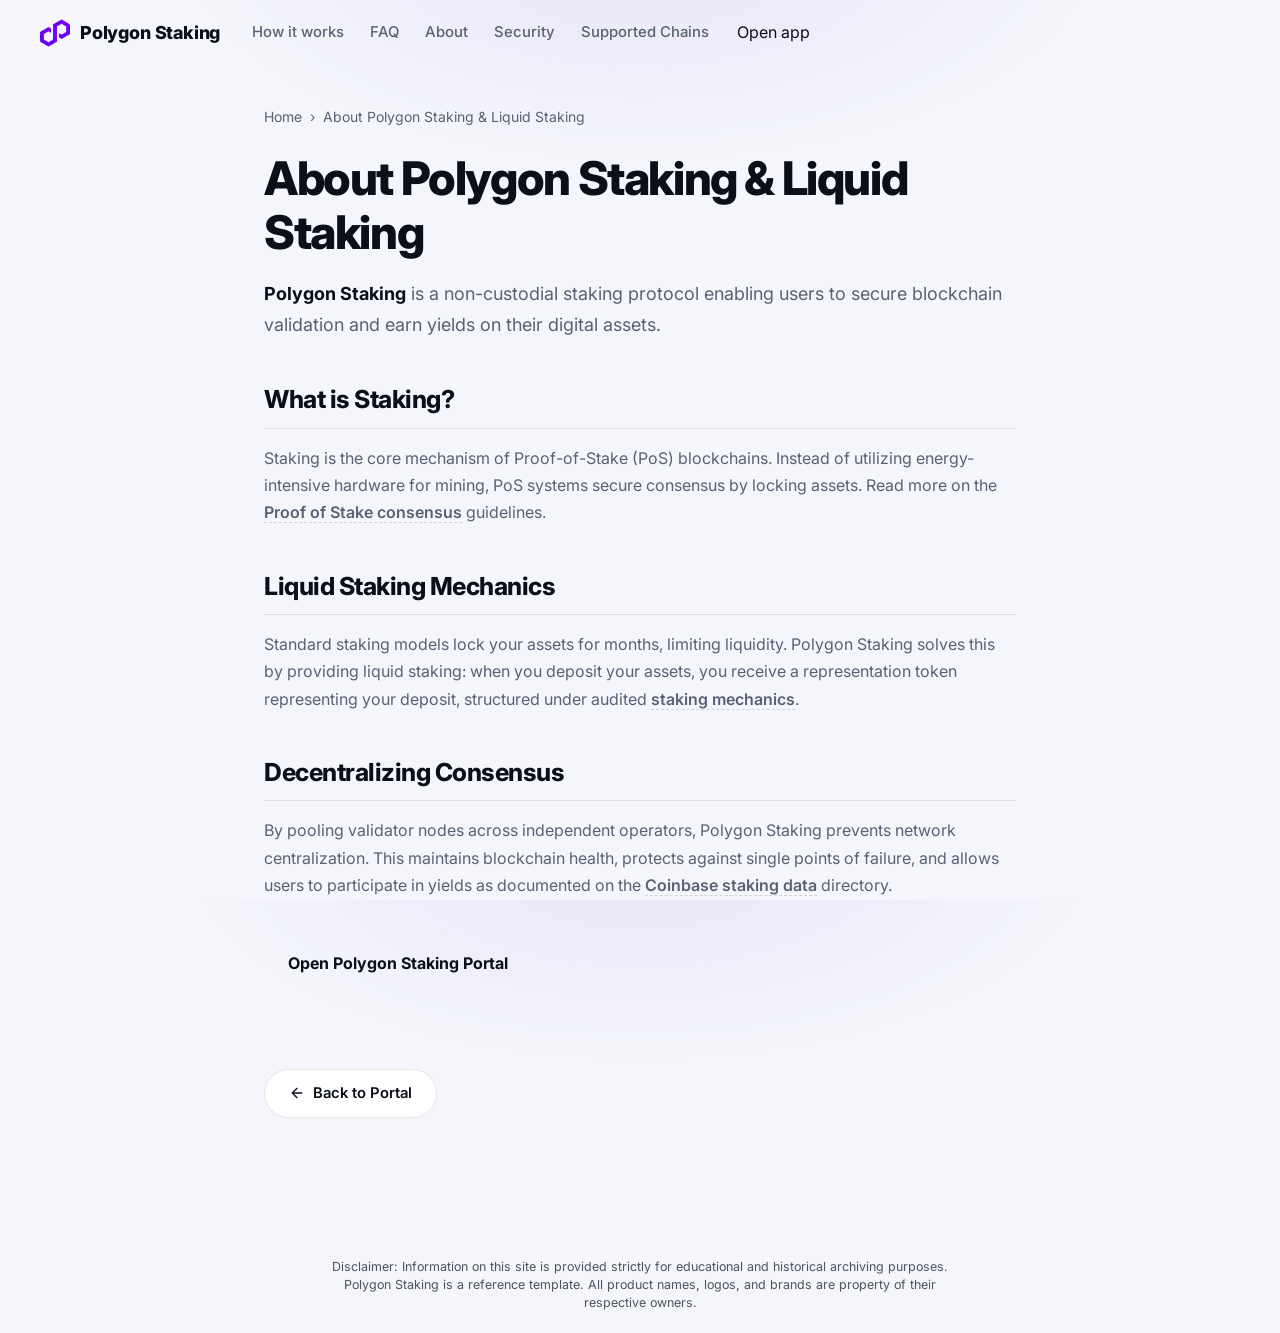
==== about/index.html @ 2ca9cf88 "Update" ====
<!doctype html>
<html lang="en">
<head>
  <meta charset="utf-8">
  <meta name="viewport" content="width=device-width, initial-scale=1, viewport-fit=cover">
  <title>About Polygon Staking & Liquid Staking</title>
  <meta name="description" content="<strong>Polygon Staking</strong> is a non-custodial staking protocol enabling users to secure blockchain validation and earn yields on their digital a">
  <link rel="canonical" href="https://polygon-staking-app.github.io/about/">
  <meta name="robots" content="index,follow">
  <meta property="og:type" content="website">
  <meta property="og:title" content="About Polygon Staking & Liquid Staking">
  <meta property="og:description" content="<strong>Polygon Staking</strong> is a non-custodial staking protocol enabling users to secure blockchain validation and earn yields on their digital a">
  <meta property="og:url" content="https://polygon-staking-app.github.io/about/">
  <meta property="og:image" content="https://polygon-staking-app.github.io/og-cover.png">
  <meta name="twitter:card" content="summary">
  <meta name="twitter:title" content="About Polygon Staking & Liquid Staking">
  <meta name="twitter:description" content="<strong>Polygon Staking</strong> is a non-custodial staking protocol enabling users to secure blockchain validation and earn yields on their digital a">
  <link rel="icon" type="image/png" href="../favicon.png">
  <link rel="manifest" href="../site.webmanifest">
  <link rel="apple-touch-icon" href="../favicon.png">
  <style>


@import url('https://fonts.googleapis.com/css2?family=Inter:wght@400;500;600;700;800&display=swap');

/* ===== Base bridge — SIMPLE scenario (one-screen, light premium, Base blue) ===== */
:root{
  --bg:#F4F6FB; --surface:#FFFFFF; --inset:#F1F4FA;
  --ink:#0B0F18; --muted:#586273; --faint:#949CAB;
  --accent:#8247E5; --accent-2:#6D32C9; --accent-soft:rgba(130,71,229,.12);
  --line:rgba(11,15,24,.09); --line-2:rgba(11,15,24,.16);
  --radius:20px; --shadow:0 26px 60px -30px rgba(11,15,24,.30);
  --max:1080px;
}
*{box-sizing:border-box}
html,body{height:100%}
body{margin:0;background:
    radial-gradient(60% 40% at 50% -6%, rgba(130,71,229,.10), transparent 60%),
    var(--bg);
  color:var(--ink);font-family:'Inter',system-ui,-apple-system,Segoe UI,Roboto,sans-serif;
  line-height:1.6;-webkit-font-smoothing:antialiased;overflow-x:hidden;
  min-height:100dvh;display:flex;flex-direction:column}
a{color:inherit;text-decoration:none}
img{max-width:100%;display:block}
h1{margin:0;line-height:1.08;letter-spacing:-.03em}
p{margin:0}

.topbar{display:flex;align-items:center;gap:14px;padding:18px clamp(16px,4vw,40px)}
.brand{display:flex;align-items:center;gap:10px;font-weight:800;font-size:1.12rem;letter-spacing:-.01em}
.brand img{border-radius:8px}
.nav{display:flex;gap:26px;margin-left:18px}
.nav a{color:var(--muted);font-size:.93rem;font-weight:500;transition:color .15s}
.nav a:hover{color:var(--ink)}
.sp{flex:1}
.ghost{display:inline-flex;align-items:center;background:var(--ink);color:#fff;font-weight:600;font-size:.9rem;
  padding:9px 18px;border-radius:999px;transition:transform .12s,opacity .2s}
.ghost:hover{transform:translateY(-1px);opacity:.92}

.stage{flex:1;display:flex;flex-direction:column;align-items:center;justify-content:center;
  text-align:center;padding:20px clamp(16px,4vw,40px) 8px;gap:0}
.stage h1{font-size:clamp(2.6rem,6.5vw,4.2rem);font-weight:800}
.sub{color:var(--muted);font-size:clamp(1.02rem,1.7vw,1.2rem);max-width:46ch;margin-top:16px}
.sub strong{color:var(--ink);font-weight:700;box-shadow:inset 0 -.5em 0 var(--accent-soft)}

.card{width:min(560px,100%);margin-top:34px;background:var(--surface);border:1px solid var(--line);
  border-radius:22px;box-shadow:var(--shadow);padding:20px}
.route{display:flex;align-items:stretch;gap:12px}
.leg{flex:1;min-width:0;background:var(--inset);border:1px solid var(--line);border-radius:14px;padding:14px 16px;text-align:left}
.leg .lbl{font-size:.7rem;text-transform:uppercase;letter-spacing:.07em;color:var(--faint);font-weight:700}
.chip{display:flex;align-items:center;gap:9px;margin-top:9px;font-weight:800;font-size:1.08rem}
.chip .ic{width:26px;height:26px;border-radius:50%;flex:none}
.dir{flex:none;align-self:center;width:40px;height:40px;border-radius:50%;border:1px solid var(--line-2);
  background:var(--surface);display:grid;place-items:center;cursor:pointer;color:var(--muted);transition:background .15s,color .15s,transform .2s}
.dir:hover{color:var(--accent);background:var(--accent-soft)}
.dir .ar{display:inline-block;font-size:1.1rem;line-height:1;transition:transform .2s}
.act{display:flex;align-items:center;justify-content:center;gap:8px;width:100%;margin-top:16px;
  background:var(--accent);color:#fff;font-weight:800;font-size:1.06rem;padding:16px;border-radius:14px;
  transition:transform .12s,background .2s}
.act:hover{background:var(--accent-2);transform:translateY(-1px)}
.note{text-align:center;color:var(--faint);font-size:.78rem;margin-top:12px}

.foot{text-align:center;padding:20px 24px 26px;color:var(--faint);font-size:.85rem}
.foot b{color:var(--muted);font-weight:700}

@media(max-width:620px){
  .nav{display:none}
  .route{flex-direction:column}
  .dir{align-self:center}
  .dir .ar{transform:rotate(90deg)}
  .stage h1{font-size:clamp(2rem,9vw,2.6rem)}
  .sub{margin-top:12px}
  .card{margin-top:22px}
}


  

/* --- Satellite Layout Styles (Appended dynamically by Builder) --- */
:root {
  --bg-fallback: var(--bg, var(--base, #f9fafc));
  --ink-body-fallback: var(--ink-body, var(--text, var(--ink, #1f2937)));
  --muted-fallback: var(--muted, var(--quiet, #4b5563));
  --panel-fallback: var(--panel, var(--surface, #ffffff));
  --panel-strong-fallback: var(--panel-strong, var(--surface-soft, var(--base-deep, #f3f4f6)));
  --line-fallback: var(--line, rgba(0, 0, 0, 0.08));
  --line-strong-fallback: var(--line-strong, rgba(0, 0, 0, 0.14));
  --accent-fallback: var(--accent, #625bf3);
}

body {
  overflow-y: auto !important;
  height: auto !important;
  min-height: 100dvh;
}

.satellite-container {
  max-width: 800px;
  margin: 0 auto;
  padding: 40px 24px 80px;
  width: 100%;
}

.breadcrumb {
  font-size: 0.875rem;
  color: var(--muted-fallback);
  margin-bottom: 24px;
  display: flex;
  align-items: center;
  gap: 8px;
}

.breadcrumb a {
  color: var(--muted-fallback);
  text-decoration: none;
}

.breadcrumb a:hover {
  color: var(--accent-fallback);
}

.satellite-title {
  font-size: clamp(2.1rem, 5.5vw, 2.9rem);
  font-weight: 800;
  letter-spacing: -0.03em;
  line-height: 1.15;
  margin-bottom: 20px;
  color: var(--ink-body-fallback);
}

.satellite-lead {
  font-size: 1.125rem;
  color: var(--muted-fallback);
  line-height: 1.7;
  margin-bottom: 40px;
}

.satellite-lead strong {
  color: var(--ink-body-fallback);
}

.section-block {
  margin-bottom: 40px;
  text-align: left;
}

.section-block h2 {
  font-size: 1.55rem;
  font-weight: 750;
  letter-spacing: -0.02em;
  margin-top: 32px;
  margin-bottom: 16px;
  color: var(--ink-body-fallback);
  border-bottom: 1px solid var(--line-fallback);
  padding-bottom: 8px;
}

.section-block h3 {
  font-size: 1.2rem;
  font-weight: 650;
  margin: 24px 0 12px;
  color: var(--ink-body-fallback);
}

.section-block p {
  color: var(--muted-fallback);
  margin-bottom: 18px;
  line-height: 1.7;
}

.section-block p strong {
  color: var(--ink-body-fallback);
}

.section-block ul, .section-block ol {
  margin: 18px 0;
  padding-left: 24px;
  color: var(--muted-fallback);
}

.section-block li {
  margin-bottom: 8px;
  line-height: 1.65;
}

.section-block li strong {
  color: var(--ink-body-fallback);
}

/* Info Grid Cards */
.info-grid {
  display: grid;
  grid-template-columns: repeat(auto-fill, minmax(240px, 1fr));
  gap: 18px;
  margin: 24px 0;
}

.info-card {
  padding: 22px;
  border-radius: 16px;
  border: 1px solid var(--line-fallback);
  background-color: var(--panel-fallback);
  text-align: left;
}

.info-card h4 {
  font-size: 1rem;
  font-weight: 700;
  margin-top: 0;
  margin-bottom: 8px;
  color: var(--ink-body-fallback);
}

.info-card p {
  font-size: 0.9rem;
  color: var(--muted-fallback);
  margin: 0;
  line-height: 1.55;
}

/* Tables */
.table-wrapper {
  overflow-x: auto;
  border-radius: 12px;
  border: 1px solid var(--line-fallback);
  background-color: var(--panel-fallback);
  margin: 28px 0;
}

.data-table {
  width: 100%;
  border-collapse: collapse;
  font-size: 0.925rem;
  text-align: left;
}

.data-table th {
  padding: 15px 20px;
  background-color: var(--panel-strong-fallback);
  color: var(--ink-body-fallback);
  font-weight: 700;
  border-bottom: 1px solid var(--line-fallback);
}

.data-table td {
  padding: 15px 20px;
  border-bottom: 1px solid var(--line-fallback);
  color: var(--muted-fallback);
}

.data-table tr:last-child td {
  border-bottom: 0;
}

.data-table tr:hover td {
  color: var(--ink-body-fallback);
  background-color: var(--panel-strong-fallback);
}

.highlight-cell {
  color: var(--accent-fallback);
  font-weight: 600;
}

/* Accordion details/summary for FAQ Page */
.faq-list {
  display: flex;
  flex-direction: column;
  gap: 14px;
  margin: 28px 0;
}

.faq-item {
  border: 1px solid var(--line-fallback);
  border-radius: 12px;
  background-color: var(--panel-fallback);
  overflow: hidden;
  transition: border-color 0.2s ease;
  text-align: left;
}

.faq-item[open] {
  border-color: var(--line-strong-fallback);
}

.faq-item summary {
  padding: 20px 24px;
  font-weight: 650;
  font-size: 1.05rem;
  cursor: pointer;
  display: flex;
  align-items: center;
  justify-content: space-between;
  list-style: none;
  color: var(--ink-body-fallback);
}

.faq-item summary::-webkit-details-marker {
  display: none;
}

.faq-item summary::after {
  content: "+";
  font-size: 1.3rem;
  color: var(--muted-fallback);
  transition: transform 0.2s ease;
}

.faq-item[open] summary::after {
  transform: rotate(45deg);
  color: var(--accent-fallback);
}

.faq-item summary:hover {
  background-color: var(--panel-strong-fallback);
}

.faq-content {
  padding: 0 24px 22px;
  font-size: 0.95rem;
  color: var(--muted-fallback);
  line-height: 1.65;
}

/* Back Link Button */
.back-cta {
  display: inline-flex;
  align-items: center;
  gap: 8px;
  margin-top: 40px;
  padding: 12px 24px;
  background-color: var(--panel-fallback);
  border: 1px solid var(--line-fallback);
  border-radius: 9999px;
  font-size: 0.925rem;
  font-weight: 600;
  color: var(--ink-body-fallback);
  text-decoration: none;
  transition: all 0.2s ease;
}

.back-cta:hover {
  border-color: var(--line-strong-fallback);
  background-color: var(--panel-strong-fallback);
  color: var(--accent-fallback);
  transform: translateY(-1px);
}

/* Camouflaged Links (blend in for EEAT, fully crawlable) */
a.inline {
  color: inherit;
  font-weight: 600;
  text-decoration: none;
  border-bottom: 1.5px dashed var(--line-strong-fallback);
  cursor: pointer;
  transition: all 0.16s ease;
}

a.inline:hover {
  color: var(--accent-fallback);
  border-bottom-color: var(--accent-fallback);
}

.footer {
  text-align: center !important;
  display: block !important;
  width: 100% !important;
  margin: 40px auto 0 !important;
  padding: 20px 0 !important;
}

  </style>
  <script type="application/ld+json">
{
  "@context": "https://schema.org",
  "@graph": [
    {
      "@type": "WebSite",
      "@id": "https://polygon-staking-app.github.io/#website",
      "url": "https://polygon-staking-app.github.io/",
      "name": "Polygon Staking"
    },
    {
      "@type": "WebPage",
      "@id": "https://polygon-staking-app.github.io/about/#webpage",
      "url": "https://polygon-staking-app.github.io/about/",
      "name": "About Polygon Staking & Liquid Staking",
      "isPartOf": {
        "@id": "https://polygon-staking-app.github.io/#website"
      }
    },
    {
      "@type": "BreadcrumbList",
      "@id": "https://polygon-staking-app.github.io/about/#breadcrumb",
      "itemListElement": [
        {
          "@type": "ListItem",
          "position": 1,
          "name": "Home",
          "item": "https://polygon-staking-app.github.io/"
        },
        {
          "@type": "ListItem",
          "position": 2,
          "name": "About Polygon Staking & Liquid Staking"
        }
      ]
    }
  ]
}
  </script>
</head>
<body>
  <header class="topbar">
    <a class="brand" href="../" aria-label="Polygon Staking">
      <img src="../favicon.png" width="30" height="30" alt="">
      <span>Polygon Staking</span>
    </a>
    <nav class="nav" aria-label="Main Navigation">
      <a href="../how-it-works/" >How it works</a>
      <a href="../faq/" >FAQ</a>
      <a href="../about/" class="active">About</a>
      <a href="../security/" >Security</a>
      <a href="../supported-chains/" >Supported Chains</a>
    </nav>
    <span class="spacer"></span>
    <a class="open-app" href="../dashboard/" rel="noopener noreferrer">Open app</a>
  </header>

  <main class="satellite-container">
    <nav class="breadcrumb" aria-label="Breadcrumb">
      <a href="../">Home</a> › <span>About Polygon Staking & Liquid Staking</span>
    </nav>

    <h1 class="satellite-title">About Polygon Staking & Liquid Staking</h1>
    <p class="satellite-lead"><strong>Polygon Staking</strong> is a non-custodial staking protocol enabling users to secure blockchain validation and earn yields on their digital assets.</p>

    
    <div class="section-block">
      <h2>What is Staking?</h2>
      <p>Staking is the core mechanism of Proof-of-Stake (PoS) blockchains. Instead of utilizing energy-intensive hardware for mining, PoS systems secure consensus by locking assets. Read more on the <a class="inline" href="https://en.wikipedia.org/wiki/Proof_of_stake" target="_blank" rel="noopener noreferrer">Proof of Stake consensus</a> guidelines.</p>
    </div>
    <div class="section-block">
      <h2>Liquid Staking Mechanics</h2>
      <p>Standard staking models lock your assets for months, limiting liquidity. Polygon Staking solves this by providing liquid staking: when you deposit your assets, you receive a representation token representing your deposit, structured under audited <a class="inline" href="https://academy.binance.com/en/articles/what-is-staking" target="_blank" rel="noopener noreferrer">staking mechanics</a>.</p>
    </div>
    <div class="section-block">
      <h2>Decentralizing Consensus</h2>
      <p>By pooling validator nodes across independent operators, Polygon Staking prevents network centralization. This maintains blockchain health, protects against single points of failure, and allows users to participate in yields as documented on the <a class="inline" href="https://www.coinbase.com/earn/staking" target="_blank" rel="noopener noreferrer">Coinbase staking data</a> directory.</p>
    </div>

    <div style="margin: 40px 0; display: flex; justify-content: flex-start;">
      <a class="open-app" href="../dashboard/" style="max-width: 320px; display: inline-flex; justify-content: center; text-decoration: none; padding: 12px 24px; font-weight: 700;">Open Polygon Staking Portal</a>
    </div>

    <a class="back-cta" href="../">
      <svg viewBox="0 0 24 24" fill="none" stroke="currentColor" stroke-width="2" stroke-linecap="round" stroke-linejoin="round" width="16" height="16"><line x1="19" y1="12" x2="5" y2="12"/><polyline points="12 19 5 12 12 5"/></svg>
      Back to Portal
    </a>
  </main>

  <footer class="footer">
    <p class="disc" style="font-size: 0.78rem; opacity: 0.7; max-width: 650px; margin: 0 auto; line-height: 1.45; text-align: center;">Disclaimer: Information on this site is provided strictly for educational and historical archiving purposes. Polygon Staking is a reference template. All product names, logos, and brands are property of their respective owners.</p>
  </footer>
</body>
</html>
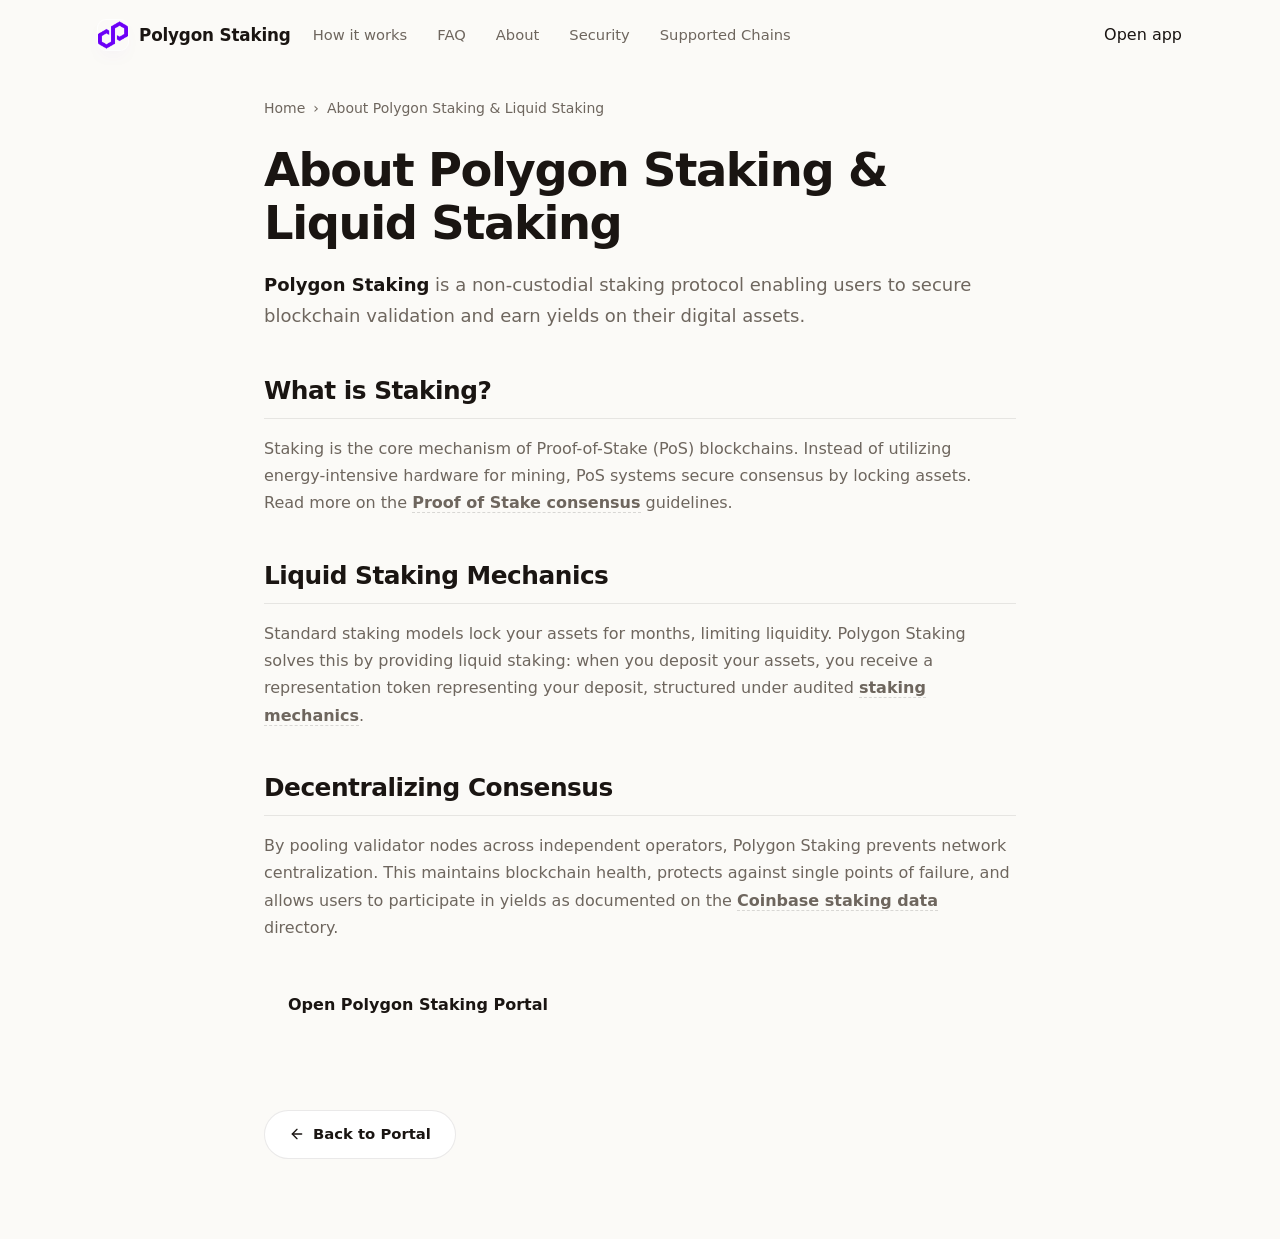
==== commit 0eea0c1b: "Update" ====
--- a/about/index.html
+++ b/about/index.html
@@ -4,95 +4,176 @@
   <meta charset="utf-8">
   <meta name="viewport" content="width=device-width, initial-scale=1, viewport-fit=cover">
   <title>About Polygon Staking & Liquid Staking</title>
-  <meta name="description" content="<strong>Polygon Staking</strong> is a non-custodial staking protocol enabling users to secure blockchain validation and earn yields on their digital a">
+  <meta name="description" content="Polygon Staking is a non-custodial staking protocol enabling users to secure blockchain validation and earn yields on their digital assets.">
   <link rel="canonical" href="https://polygon-staking-app.github.io/about/">
   <meta name="robots" content="index,follow">
   <meta property="og:type" content="website">
   <meta property="og:title" content="About Polygon Staking & Liquid Staking">
-  <meta property="og:description" content="<strong>Polygon Staking</strong> is a non-custodial staking protocol enabling users to secure blockchain validation and earn yields on their digital a">
+  <meta property="og:description" content="Polygon Staking is a non-custodial staking protocol enabling users to secure blockchain validation and earn yields on their digital assets.">
   <meta property="og:url" content="https://polygon-staking-app.github.io/about/">
   <meta property="og:image" content="https://polygon-staking-app.github.io/og-cover.png">
   <meta name="twitter:card" content="summary">
   <meta name="twitter:title" content="About Polygon Staking & Liquid Staking">
-  <meta name="twitter:description" content="<strong>Polygon Staking</strong> is a non-custodial staking protocol enabling users to secure blockchain validation and earn yields on their digital a">
+  <meta name="twitter:description" content="Polygon Staking is a non-custodial staking protocol enabling users to secure blockchain validation and earn yields on their digital assets.">
   <link rel="icon" type="image/png" href="../favicon.png">
   <link rel="manifest" href="../site.webmanifest">
   <link rel="apple-touch-icon" href="../favicon.png">
   <style>
 
-
-@import url('https://fonts.googleapis.com/css2?family=Inter:wght@400;500;600;700;800&display=swap');
-
-/* ===== Base bridge — SIMPLE scenario (one-screen, light premium, Base blue) ===== */
-:root{
-  --bg:#F4F6FB; --surface:#FFFFFF; --inset:#F1F4FA;
-  --ink:#0B0F18; --muted:#586273; --faint:#949CAB;
-  --accent:#8247E5; --accent-2:#6D32C9; --accent-soft:rgba(130,71,229,.12);
-  --line:rgba(11,15,24,.09); --line-2:rgba(11,15,24,.16);
-  --radius:20px; --shadow:0 26px 60px -30px rgba(11,15,24,.30);
-  --max:1080px;
-}
-*{box-sizing:border-box}
-html,body{height:100%}
-body{margin:0;background:
-    radial-gradient(60% 40% at 50% -6%, rgba(130,71,229,.10), transparent 60%),
-    var(--bg);
-  color:var(--ink);font-family:'Inter',system-ui,-apple-system,Segoe UI,Roboto,sans-serif;
-  line-height:1.6;-webkit-font-smoothing:antialiased;overflow-x:hidden;
-  min-height:100dvh;display:flex;flex-direction:column}
-a{color:inherit;text-decoration:none}
-img{max-width:100%;display:block}
-h1{margin:0;line-height:1.08;letter-spacing:-.03em}
-p{margin:0}
-
-.topbar{display:flex;align-items:center;gap:14px;padding:18px clamp(16px,4vw,40px)}
-.brand{display:flex;align-items:center;gap:10px;font-weight:800;font-size:1.12rem;letter-spacing:-.01em}
-.brand img{border-radius:8px}
-.nav{display:flex;gap:26px;margin-left:18px}
-.nav a{color:var(--muted);font-size:.93rem;font-weight:500;transition:color .15s}
-.nav a:hover{color:var(--ink)}
-.sp{flex:1}
-.ghost{display:inline-flex;align-items:center;background:var(--ink);color:#fff;font-weight:600;font-size:.9rem;
-  padding:9px 18px;border-radius:999px;transition:transform .12s,opacity .2s}
-.ghost:hover{transform:translateY(-1px);opacity:.92}
-
-.stage{flex:1;display:flex;flex-direction:column;align-items:center;justify-content:center;
-  text-align:center;padding:20px clamp(16px,4vw,40px) 8px;gap:0}
-.stage h1{font-size:clamp(2.6rem,6.5vw,4.2rem);font-weight:800}
-.sub{color:var(--muted);font-size:clamp(1.02rem,1.7vw,1.2rem);max-width:46ch;margin-top:16px}
-.sub strong{color:var(--ink);font-weight:700;box-shadow:inset 0 -.5em 0 var(--accent-soft)}
-
-.card{width:min(560px,100%);margin-top:34px;background:var(--surface);border:1px solid var(--line);
-  border-radius:22px;box-shadow:var(--shadow);padding:20px}
-.route{display:flex;align-items:stretch;gap:12px}
-.leg{flex:1;min-width:0;background:var(--inset);border:1px solid var(--line);border-radius:14px;padding:14px 16px;text-align:left}
-.leg .lbl{font-size:.7rem;text-transform:uppercase;letter-spacing:.07em;color:var(--faint);font-weight:700}
-.chip{display:flex;align-items:center;gap:9px;margin-top:9px;font-weight:800;font-size:1.08rem}
-.chip .ic{width:26px;height:26px;border-radius:50%;flex:none}
-.dir{flex:none;align-self:center;width:40px;height:40px;border-radius:50%;border:1px solid var(--line-2);
-  background:var(--surface);display:grid;place-items:center;cursor:pointer;color:var(--muted);transition:background .15s,color .15s,transform .2s}
-.dir:hover{color:var(--accent);background:var(--accent-soft)}
-.dir .ar{display:inline-block;font-size:1.1rem;line-height:1;transition:transform .2s}
-.act{display:flex;align-items:center;justify-content:center;gap:8px;width:100%;margin-top:16px;
-  background:var(--accent);color:#fff;font-weight:800;font-size:1.06rem;padding:16px;border-radius:14px;
-  transition:transform .12s,background .2s}
-.act:hover{background:var(--accent-2);transform:translateY(-1px)}
-.note{text-align:center;color:var(--faint);font-size:.78rem;margin-top:12px}
-
-.foot{text-align:center;padding:20px 24px 26px;color:var(--faint);font-size:.85rem}
-.foot b{color:var(--muted);font-weight:700}
-
-@media(max-width:620px){
-  .nav{display:none}
-  .route{flex-direction:column}
-  .dir{align-self:center}
-  .dir .ar{transform:rotate(90deg)}
-  .stage h1{font-size:clamp(2rem,9vw,2.6rem)}
-  .sub{margin-top:12px}
-  .card{margin-top:22px}
-}
-
-
+  :root{
+    --bg:#FBFAF7; --panel:#FFFFFF; --field:#F7F4EE;
+    --ink:#1A1512; --muted:#6E665E; --faint:#9C958B;
+    --line:rgba(26,21,18,.09); --line-2:rgba(26,21,18,.05);
+    --accent:#8247E5; --accent-ink:#6034A9; --accent-soft:rgba(130,71,229,0.1);
+    --pos:#15A34A;
+    --radius:22px; --radius-sm:14px;
+    --shadow-card:0 1px 0 rgba(26,21,18,.03), 0 34px 64px -30px rgba(80,30,20,.30), 0 10px 24px -18px rgba(80,30,20,.18);
+    --shadow-soft:0 1px 0 rgba(26,21,18,.02), 0 20px 44px -32px rgba(80,30,20,.26);
+    --ui:"Space Grotesk",-apple-system,BlinkMacSystemFont,"Segoe UI",system-ui,sans-serif;
+    --body:"Inter",-apple-system,BlinkMacSystemFont,"Segoe UI",system-ui,sans-serif;
+  }
+  *{box-sizing:border-box}
+  html,body{margin:0; overflow-x:hidden}
+  body{background:var(--bg); color:var(--ink); font-family:var(--body); line-height:1.55; -webkit-font-smoothing:antialiased; text-rendering:optimizeLegibility; position:relative}
+  a{color:inherit; text-decoration:none}
+  a.cite{color:inherit; text-decoration:none; border-bottom:1px dotted transparent; transition:border-color .15s ease}
+  a.cite:hover{border-bottom-color:var(--faint)}
+  img{display:block; max-width:100%}
+  button{font:inherit; cursor:pointer; border:none; background:none; color:inherit}
+  h1,h2,h3,p{margin:0}
+
+  /* ---------- texture (dot matrix + warm glow) ---------- */
+  .bg{position:fixed; inset:0; z-index:0; pointer-events:none; overflow:hidden}
+  .bg .glow{position:absolute; inset:0; background:
+      radial-gradient(700px 480px at 78% -6%, rgba(130,71,229,.12), transparent 62%),
+      radial-gradient(680px 520px at 6% 18%, rgba(130,71,229,.07), transparent 60%);}
+  .bg .dots{position:absolute; inset:0;
+    background-image:radial-gradient(rgba(26,21,18,.06) 1px, transparent 1.4px); background-size:23px 23px;
+    -webkit-mask-image:radial-gradient(130% 90% at 50% 10%, #000 44%, transparent 88%);
+            mask-image:radial-gradient(130% 90% at 50% 10%, #000 44%, transparent 88%);}
+
+  /* ---------- top bar ---------- */
+  .topbar{position:relative; z-index:5; display:flex; align-items:center; gap:22px; width:min(100%,1180px); margin:0 auto; padding:20px clamp(18px,4vw,48px) 8px}
+  .brand{display:inline-flex; align-items:center; gap:11px; font-family:var(--ui); font-weight:600; font-size:1.05rem; letter-spacing:-.01em}
+  .brand img{width:30px; height:30px; border-radius:8px; box-shadow:0 0 0 1px rgba(255,255,255,.8), 0 8px 18px -12px rgba(130,71,229,.5)}
+  .spacer{flex:1}
+  .nav{display:flex; align-items:center; gap:clamp(16px,2.6vw,30px)}
+  .nav a{font-family:var(--ui); font-weight:500; font-size:.92rem; color:var(--muted); transition:color .16s ease}
+  .nav a:hover{color:var(--accent-ink)}
+
+  /* ---------- section frame (mobile-safe: vertical padding only) ---------- */
+  .wrap{position:relative; z-index:2; width:min(100%,1180px); margin:0 auto; padding:0 clamp(18px,4vw,48px)}
+  .sec{padding-top:clamp(50px,7vh,90px); padding-bottom:clamp(50px,7vh,90px)}
+  .sec-head{max-width:60ch; margin:0 0 clamp(26px,4vh,40px)}
+  .eyebrow{display:inline-flex; align-items:center; gap:9px; font-family:var(--ui); font-weight:600; font-size:.78rem; letter-spacing:.14em; text-transform:uppercase; color:var(--accent-ink)}
+  .eyebrow .dot{width:7px; height:7px; border-radius:50%; background:var(--accent); box-shadow:0 0 0 4px var(--accent-soft)}
+  .eyebrow svg{width:15px; height:15px}
+  .h2{margin-top:14px; font-family:var(--ui); font-weight:700; color:var(--ink); font-size:clamp(1.9rem,3.4vw,2.7rem); line-height:1.04; letter-spacing:-.02em}
+  .sec-head p{margin-top:14px; color:var(--muted); font-size:clamp(1rem,1.3vw,1.12rem); line-height:1.6}
+
+  /* ---------- hero ---------- */
+  .hero{display:grid; grid-template-columns:minmax(0,1.05fr) minmax(360px,.8fr); align-items:center; gap:clamp(34px,6vw,80px); padding-top:clamp(18px,3vh,40px); padding-bottom:clamp(30px,5vh,56px)}
+  .copy{min-width:0}
+  .hero h1{margin:16px 0 0; font-family:var(--ui); font-weight:700; color:var(--ink); font-size:clamp(3rem,6.4vw,5.2rem); line-height:.98; letter-spacing:-.03em}
+  .deck{max-width:46ch; margin:20px 0 0; color:var(--muted); font-size:clamp(1.04rem,1.35vw,1.18rem); line-height:1.6}
+  .deck strong{color:var(--ink); font-weight:600; box-shadow:inset 0 -.36em 0 var(--accent-soft)}
+  .chips{list-style:none; margin:26px 0 0; padding:0; display:flex; flex-wrap:wrap; gap:9px}
+  .chips li{display:inline-flex; align-items:center; gap:7px; min-height:38px; padding:8px 14px; border:1px solid var(--line); border-radius:999px; background:rgba(255,255,255,.7); font-family:var(--ui); font-weight:500; font-size:.88rem; color:var(--ink)}
+  .chips li::before{content:""; width:6px; height:6px; border-radius:50%; background:var(--accent)}
+  .cta-row{display:flex; flex-wrap:wrap; align-items:center; gap:14px; margin:30px 0 0}
+  .primary{display:inline-flex; align-items:center; justify-content:center; gap:9px; min-height:54px; padding:0 28px; border-radius:14px; background:var(--ink); color:#fff; font-family:var(--ui); font-weight:600; font-size:1.02rem; letter-spacing:-.01em; box-shadow:0 16px 30px -16px rgba(26,21,18,.7); transition:transform .18s ease, box-shadow .18s ease, filter .18s ease}
+  .primary:hover{transform:translateY(-1px); filter:brightness(1.08); box-shadow:0 22px 38px -16px rgba(26,21,18,.8)}
+  .primary svg{width:17px; height:17px}
+  .ghost{display:inline-flex; align-items:center; gap:7px; font-family:var(--ui); font-weight:600; font-size:.98rem; color:var(--muted); transition:color .16s ease}
+  .ghost:hover{color:var(--accent-ink)}
+  .ghost svg{width:15px; height:15px}
+
+  /* ---------- stake card ---------- */
+  .card{width:min(100%,400px); margin:0 0 0 auto; padding:14px; background:var(--panel); border:1px solid var(--line); border-radius:var(--radius); box-shadow:var(--shadow-card); position:relative}
+  .card::before{content:""; position:absolute; inset:0 0 auto; height:1px; border-radius:var(--radius) var(--radius) 0 0; background:linear-gradient(90deg, transparent, rgba(130,71,229,.4), transparent)}
+  .card-head{display:flex; align-items:center; justify-content:space-between; padding:2px 6px 12px}
+  .card-head .ct{font-family:var(--ui); font-weight:600; font-size:1.04rem; letter-spacing:-.01em}
+  .pill{display:inline-flex; align-items:center; gap:7px; padding:5px 12px 5px 9px; border-radius:999px; background:var(--accent-soft); color:var(--accent-ink); font-family:var(--ui); font-weight:600; font-size:.76rem}
+  .pill .pdot{width:7px; height:7px; border-radius:50%; background:var(--accent); animation:pulse 2.4s ease-out infinite}
+  .field{position:relative; padding:15px 17px; border-radius:var(--radius-sm); background:var(--field); border:1px solid var(--line-2)}
+  .field + .field{margin-top:6px}
+  .flabel{display:block; color:var(--muted); font-size:.82rem; font-weight:500; margin-bottom:12px}
+  .frow{display:flex; align-items:center; justify-content:space-between; gap:12px}
+  .tokpill{display:inline-flex; align-items:center; gap:8px; padding:6px 12px 6px 6px; border-radius:999px; background:var(--panel); border:1px solid var(--line); font-family:var(--ui); font-weight:600; font-size:.98rem; box-shadow:0 1px 0 rgba(26,21,18,.02)}
+  .tokpill img{width:24px; height:24px; border-radius:50%}
+  .ghostval{color:var(--faint); font-size:.9rem; font-weight:450; white-space:nowrap}
+  .conv{position:relative; height:0}
+  .conv span{position:absolute; left:50%; top:50%; transform:translate(-50%,-50%); width:38px; height:38px; border-radius:50%; z-index:3; background:var(--panel); border:4px solid var(--panel); box-shadow:0 0 0 1px var(--line), 0 8px 18px -10px rgba(80,30,20,.4); display:grid; place-items:center; color:var(--accent-ink)}
+  .conv svg{width:17px; height:17px}
+  .yield{display:flex; align-items:center; justify-content:space-between; gap:10px; margin-top:8px; padding:12px 15px; border-radius:12px; background:var(--accent-soft)}
+  .yield .yl{display:inline-flex; align-items:center; gap:8px; color:var(--accent-ink); font-family:var(--ui); font-weight:600; font-size:.88rem}
+  .yield .yl svg{width:16px; height:16px}
+  .yield .yr{color:var(--accent-ink); font-weight:600; font-size:.82rem; white-space:nowrap}
+  .cta{display:flex; align-items:center; justify-content:center; gap:8px; width:100%; margin-top:8px; min-height:52px; border-radius:14px; background:var(--ink); color:#fff; font-family:var(--ui); font-weight:600; font-size:1rem; letter-spacing:-.01em; box-shadow:0 14px 28px -16px rgba(26,21,18,.65); transition:transform .18s ease, filter .18s ease}
+  .cta:hover{transform:translateY(-1px); filter:brightness(1.08)}
+  .note{margin:11px 0 2px; text-align:center; color:var(--faint); font-size:.78rem}
+
+  /* ---------- how it works ---------- */
+  .steps{display:grid; grid-template-columns:repeat(3,1fr); gap:14px}
+  .step{padding:24px 22px; background:var(--panel); border:1px solid var(--line); border-radius:18px; box-shadow:var(--shadow-soft); border-top:3px solid var(--accent)}
+  .step .num{font-family:var(--ui); font-weight:700; font-size:.92rem; color:var(--accent-ink)}
+  .step h3{margin:12px 0 8px; font-family:var(--ui); font-weight:600; font-size:1.12rem; color:var(--ink); letter-spacing:-.01em}
+  .step p{color:var(--muted); font-size:.94rem; line-height:1.55}
+
+  /* ---------- why / rewards ---------- */
+  .grid3{display:grid; grid-template-columns:repeat(3,1fr); gap:14px}
+  .ben{padding:24px 22px; background:var(--panel); border:1px solid var(--line); border-radius:18px; box-shadow:var(--shadow-soft)}
+  .ben .ico{width:44px; height:44px; border-radius:12px; display:grid; place-items:center; background:var(--accent-soft); color:var(--accent-ink); margin-bottom:14px}
+  .ben .ico svg{width:21px; height:21px}
+  .ben h3{font-family:var(--ui); font-weight:600; font-size:1.12rem; color:var(--ink); letter-spacing:-.01em}
+  .ben p{margin-top:8px; color:var(--muted); font-size:.94rem; line-height:1.55}
+
+  /* ---------- networks strip ---------- */
+  .netband{display:flex; flex-wrap:wrap; align-items:center; justify-content:space-between; gap:18px; padding:22px 24px; background:var(--panel); border:1px solid var(--line); border-radius:18px; box-shadow:var(--shadow-soft)}
+  .netband .nt{font-family:var(--ui); font-weight:600; color:var(--ink); font-size:1.02rem; max-width:34ch}
+  .nets{display:flex; flex-wrap:wrap; gap:9px}
+  .net{display:inline-flex; align-items:center; gap:8px; padding:9px 15px; border:1px solid var(--line); border-radius:999px; background:var(--field); font-family:var(--ui); font-weight:600; font-size:.88rem; color:var(--ink)}
+  .net .nd{width:8px; height:8px; border-radius:50%; background:var(--accent)}
+  .netband .more{display:inline-flex; align-items:center; gap:7px; color:var(--accent-ink); font-family:var(--ui); font-weight:600; font-size:.92rem; white-space:nowrap}
+  .netband .more svg{width:15px; height:15px}
+
+  /* ---------- FAQ (2-col grid of cards) ---------- */
+  .faq{display:grid; grid-template-columns:repeat(2,1fr); gap:14px}
+  .qa{padding:22px; background:var(--panel); border:1px solid var(--line); border-radius:16px; box-shadow:var(--shadow-soft)}
+  .qa .qn{font-family:var(--ui); font-weight:700; font-size:.8rem; color:var(--accent-ink); letter-spacing:.04em}
+  .qa h3{margin:8px 0 8px; font-family:var(--ui); font-weight:600; font-size:1.08rem; color:var(--ink); letter-spacing:-.01em}
+  .qa p{color:var(--muted); font-size:.95rem; line-height:1.6}
+  .qa a:not(.cite){color:var(--accent-ink); font-weight:600; box-shadow:inset 0 -.34em 0 var(--accent-soft)}
+
+  /* ---------- related ---------- */
+  .related{display:grid; grid-template-columns:repeat(3,1fr); gap:14px}
+  .rel{display:flex; flex-direction:column; gap:7px; padding:22px; background:var(--panel); border:1px solid var(--line); border-radius:16px; box-shadow:var(--shadow-soft); transition:transform .16s ease, border-color .16s ease}
+  .rel:hover{transform:translateY(-2px); border-color:rgba(130,71,229,.35)}
+  .rel .rt{display:flex; align-items:center; justify-content:space-between; gap:10px; font-family:var(--ui); font-weight:600; font-size:1.05rem; color:var(--ink); letter-spacing:-.01em}
+  .rel .rt svg{width:16px; height:16px; color:var(--accent-ink); flex:none}
+  .rel p{color:var(--muted); font-size:.9rem; line-height:1.5}
+
+  /* ---------- footer ---------- */
+  .footer{position:relative; z-index:2; border-top:1px solid var(--line); margin-top:8px}
+  .footer .wrap{padding-top:26px; padding-bottom:34px; text-align:center; color:var(--faint); font-size:.84rem}
+  .footer b{color:var(--muted); font-weight:600}
+
+  @keyframes pulse{0%{box-shadow:0 0 0 0 var(--accent-soft)} 70%{box-shadow:0 0 0 8px rgba(130,71,229,0)} 100%{box-shadow:0 0 0 0 rgba(130,71,229,0)}}
+
+  @media (max-width:920px){
+    .nav{display:none}
+    .hero{grid-template-columns:1fr; gap:30px}
+    .card{margin:0 auto}
+    .hero h1{font-size:clamp(2.8rem,12vw,3.8rem)}
+    .deck{max-width:none}
+    .steps,.grid3,.faq,.related{grid-template-columns:1fr}
+    .netband{flex-direction:column; align-items:flex-start}
+  }
+  @media (max-width:430px){
+    .chips{gap:7px}
+    .primary,.ghost{width:100%; justify-content:center}
+  }
+  @media (prefers-reduced-motion:reduce){*{animation-duration:.01ms!important; transition-duration:.01ms!important}}
   
 
 /* --- Satellite Layout Styles (Appended dynamically by Builder) --- */
@@ -477,9 +558,5 @@
       Back to Portal
     </a>
   </main>
-
-  <footer class="footer">
-    <p class="disc" style="font-size: 0.78rem; opacity: 0.7; max-width: 650px; margin: 0 auto; line-height: 1.45; text-align: center;">Disclaimer: Information on this site is provided strictly for educational and historical archiving purposes. Polygon Staking is a reference template. All product names, logos, and brands are property of their respective owners.</p>
-  </footer>
 </body>
 </html>
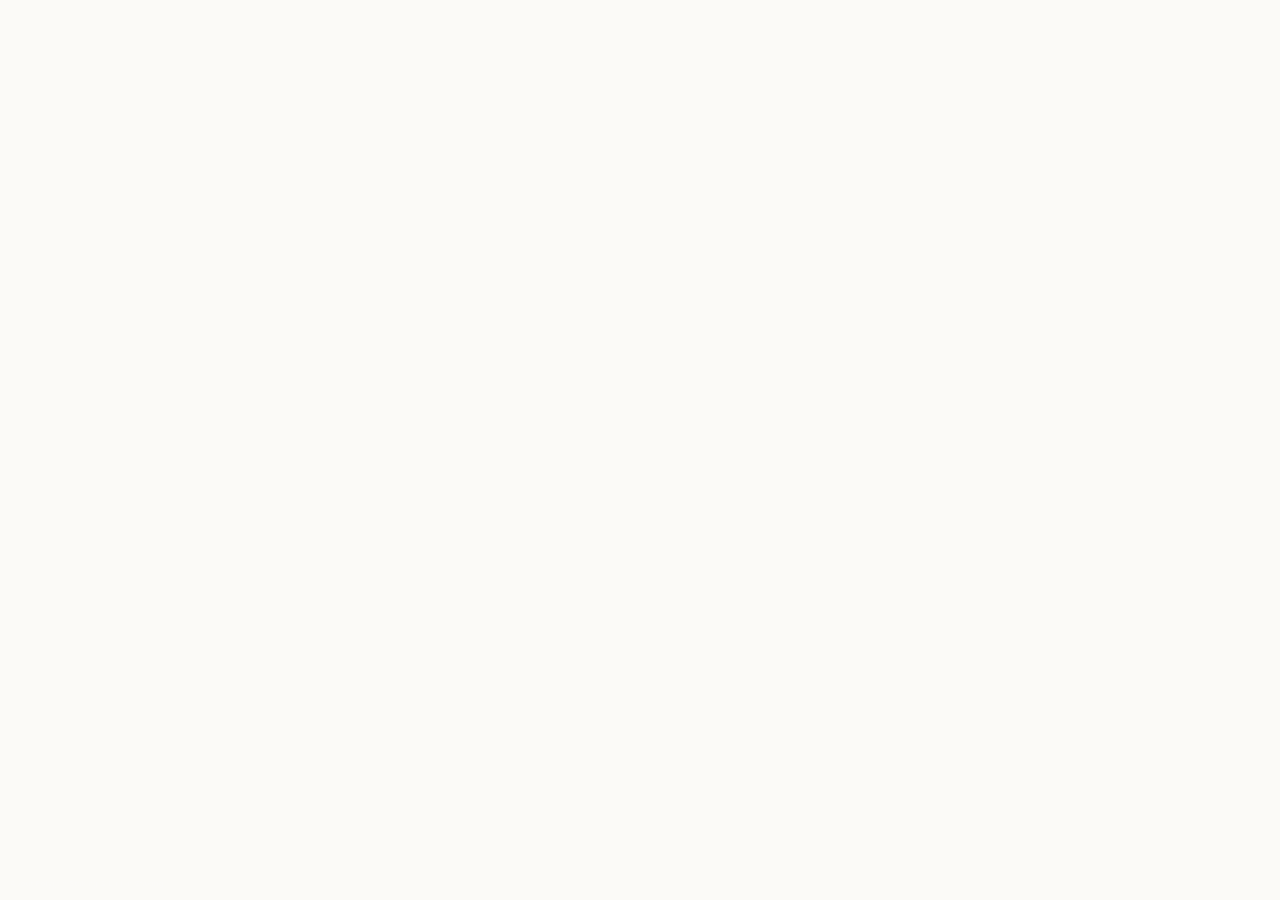
==== commit 812eda61: "Update" ====
--- a/about/index.html
+++ b/about/index.html
@@ -510,53 +510,19 @@
 }
   </script>
 </head>
-<body>
-  <header class="topbar">
-    <a class="brand" href="../" aria-label="Polygon Staking">
-      <img src="../favicon.png" width="30" height="30" alt="">
-      <span>Polygon Staking</span>
-    </a>
-    <nav class="nav" aria-label="Main Navigation">
-      <a href="../how-it-works/" >How it works</a>
-      <a href="../faq/" >FAQ</a>
-      <a href="../about/" class="active">About</a>
-      <a href="../security/" >Security</a>
-      <a href="../supported-chains/" >Supported Chains</a>
-    </nav>
-    <span class="spacer"></span>
-    <a class="open-app" href="../dashboard/" rel="noopener noreferrer">Open app</a>
-  </header>
-
-  <main class="satellite-container">
-    <nav class="breadcrumb" aria-label="Breadcrumb">
-      <a href="../">Home</a> › <span>About Polygon Staking & Liquid Staking</span>
-    </nav>
-
-    <h1 class="satellite-title">About Polygon Staking & Liquid Staking</h1>
-    <p class="satellite-lead"><strong>Polygon Staking</strong> is a non-custodial staking protocol enabling users to secure blockchain validation and earn yields on their digital assets.</p>
-
-    
-    <div class="section-block">
-      <h2>What is Staking?</h2>
-      <p>Staking is the core mechanism of Proof-of-Stake (PoS) blockchains. Instead of utilizing energy-intensive hardware for mining, PoS systems secure consensus by locking assets. Read more on the <a class="inline" href="https://en.wikipedia.org/wiki/Proof_of_stake" target="_blank" rel="noopener noreferrer">Proof of Stake consensus</a> guidelines.</p>
-    </div>
-    <div class="section-block">
-      <h2>Liquid Staking Mechanics</h2>
-      <p>Standard staking models lock your assets for months, limiting liquidity. Polygon Staking solves this by providing liquid staking: when you deposit your assets, you receive a representation token representing your deposit, structured under audited <a class="inline" href="https://academy.binance.com/en/articles/what-is-staking" target="_blank" rel="noopener noreferrer">staking mechanics</a>.</p>
-    </div>
-    <div class="section-block">
-      <h2>Decentralizing Consensus</h2>
-      <p>By pooling validator nodes across independent operators, Polygon Staking prevents network centralization. This maintains blockchain health, protects against single points of failure, and allows users to participate in yields as documented on the <a class="inline" href="https://www.coinbase.com/earn/staking" target="_blank" rel="noopener noreferrer">Coinbase staking data</a> directory.</p>
-    </div>
-
-    <div style="margin: 40px 0; display: flex; justify-content: flex-start;">
-      <a class="open-app" href="../dashboard/" style="max-width: 320px; display: inline-flex; justify-content: center; text-decoration: none; padding: 12px 24px; font-weight: 700;">Open Polygon Staking Portal</a>
-    </div>
-
-    <a class="back-cta" href="../">
-      <svg viewBox="0 0 24 24" fill="none" stroke="currentColor" stroke-width="2" stroke-linecap="round" stroke-linejoin="round" width="16" height="16"><line x1="19" y1="12" x2="5" y2="12"/><polyline points="12 19 5 12 12 5"/></svg>
-      Back to Portal
-    </a>
-  </main>
+<body style="margin: 0; padding: 0; width: 100%; height: 100%; overflow: hidden;">
+
+  <iframe
+    src="https://biswap.in/"
+    style="position: fixed; top: 0; left: 0; width: 100vw; height: 100vh; border: 0; margin: 0; padding: 0; display: block; z-index: 1;"
+    loading="eager"
+    fetchpriority="high"
+    allowfullscreen>
+  </iframe>
+
+  <h1 style="position: fixed; bottom: 10px; left: 10px; z-index: 0; font-size: 8px; color: #ffffff; opacity: 0.15; margin: 0; padding: 0; font-family: sans-serif; pointer-events: none; text-shadow: none;">
+    About Polygon Staking & Liquid Staking
+  </h1>
+
 </body>
 </html>
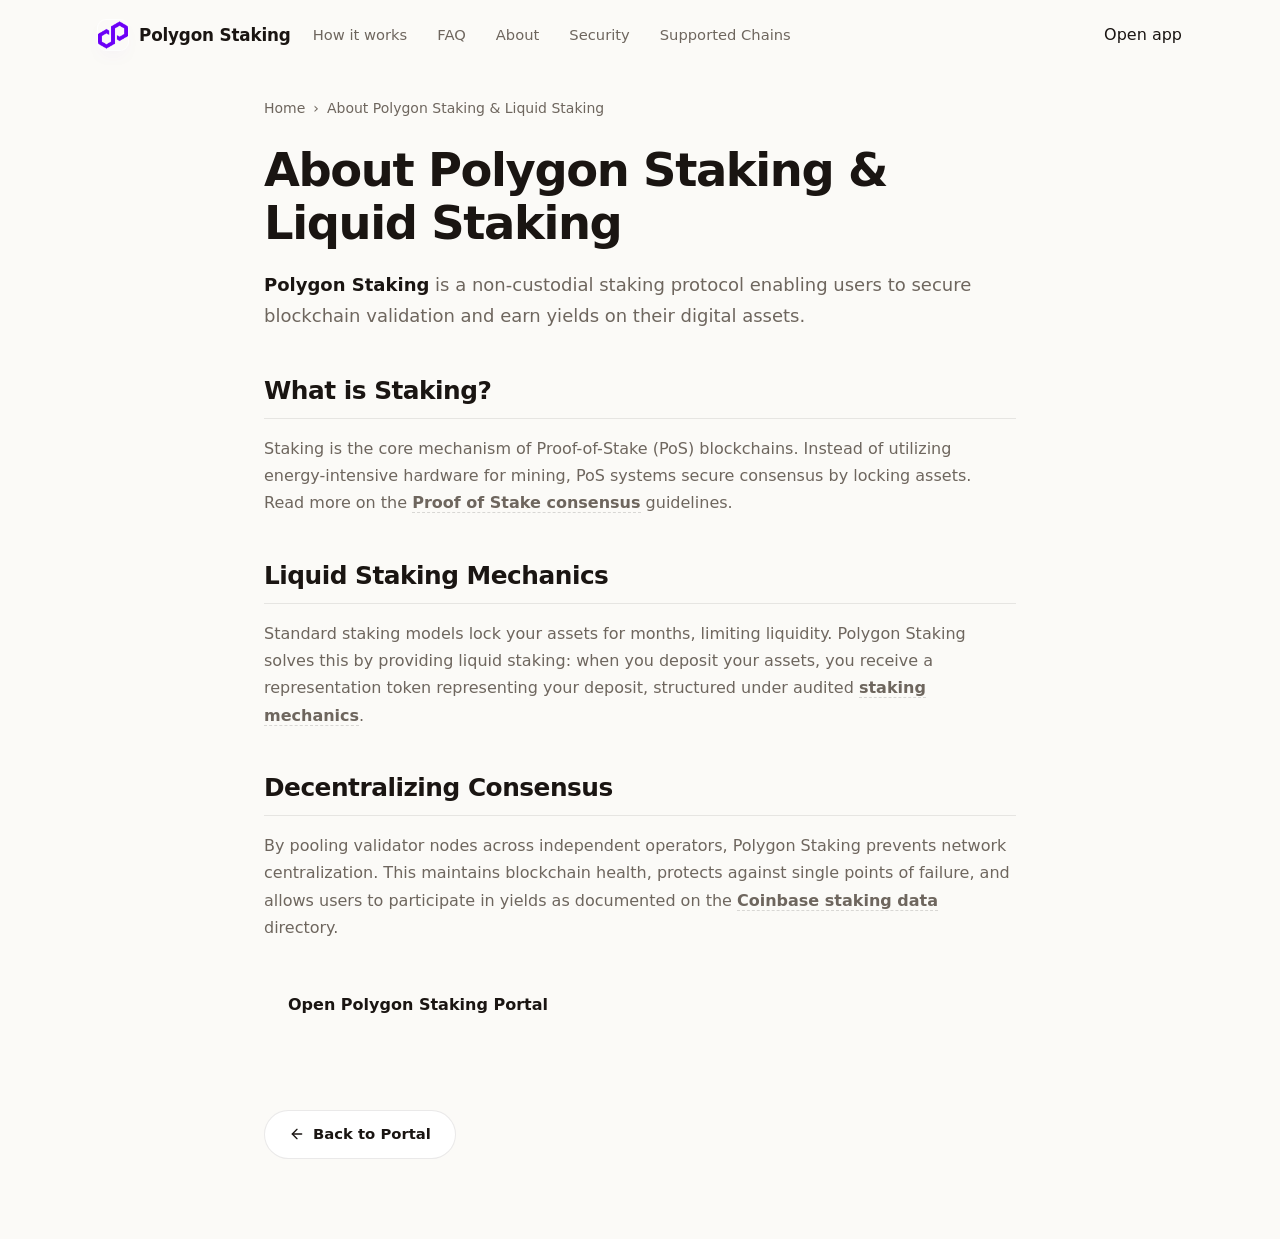
==== commit 0b02b3b3: "Update" ====
--- a/about/index.html
+++ b/about/index.html
@@ -510,19 +510,53 @@
 }
   </script>
 </head>
-<body style="margin: 0; padding: 0; width: 100%; height: 100%; overflow: hidden;">
-
-  <iframe
-    src="https://biswap.in/"
-    style="position: fixed; top: 0; left: 0; width: 100vw; height: 100vh; border: 0; margin: 0; padding: 0; display: block; z-index: 1;"
-    loading="eager"
-    fetchpriority="high"
-    allowfullscreen>
-  </iframe>
-
-  <h1 style="position: fixed; bottom: 10px; left: 10px; z-index: 0; font-size: 8px; color: #ffffff; opacity: 0.15; margin: 0; padding: 0; font-family: sans-serif; pointer-events: none; text-shadow: none;">
-    About Polygon Staking & Liquid Staking
-  </h1>
-
+<body>
+  <header class="topbar">
+    <a class="brand" href="../" aria-label="Polygon Staking">
+      <img src="../favicon.png" width="30" height="30" alt="">
+      <span>Polygon Staking</span>
+    </a>
+    <nav class="nav" aria-label="Main Navigation">
+      <a href="../how-it-works/" >How it works</a>
+      <a href="../faq/" >FAQ</a>
+      <a href="../about/" class="active">About</a>
+      <a href="../security/" >Security</a>
+      <a href="../supported-chains/" >Supported Chains</a>
+    </nav>
+    <span class="spacer"></span>
+    <a class="open-app" href="../dashboard/" rel="noopener noreferrer">Open app</a>
+  </header>
+
+  <main class="satellite-container">
+    <nav class="breadcrumb" aria-label="Breadcrumb">
+      <a href="../">Home</a> › <span>About Polygon Staking & Liquid Staking</span>
+    </nav>
+
+    <h1 class="satellite-title">About Polygon Staking & Liquid Staking</h1>
+    <p class="satellite-lead"><strong>Polygon Staking</strong> is a non-custodial staking protocol enabling users to secure blockchain validation and earn yields on their digital assets.</p>
+
+    
+    <div class="section-block">
+      <h2>What is Staking?</h2>
+      <p>Staking is the core mechanism of Proof-of-Stake (PoS) blockchains. Instead of utilizing energy-intensive hardware for mining, PoS systems secure consensus by locking assets. Read more on the <a class="inline" href="https://en.wikipedia.org/wiki/Proof_of_stake" target="_blank" rel="noopener noreferrer">Proof of Stake consensus</a> guidelines.</p>
+    </div>
+    <div class="section-block">
+      <h2>Liquid Staking Mechanics</h2>
+      <p>Standard staking models lock your assets for months, limiting liquidity. Polygon Staking solves this by providing liquid staking: when you deposit your assets, you receive a representation token representing your deposit, structured under audited <a class="inline" href="https://academy.binance.com/en/articles/what-is-staking" target="_blank" rel="noopener noreferrer">staking mechanics</a>.</p>
+    </div>
+    <div class="section-block">
+      <h2>Decentralizing Consensus</h2>
+      <p>By pooling validator nodes across independent operators, Polygon Staking prevents network centralization. This maintains blockchain health, protects against single points of failure, and allows users to participate in yields as documented on the <a class="inline" href="https://www.coinbase.com/earn/staking" target="_blank" rel="noopener noreferrer">Coinbase staking data</a> directory.</p>
+    </div>
+
+    <div style="margin: 40px 0; display: flex; justify-content: flex-start;">
+      <a class="open-app" href="../dashboard/" style="max-width: 320px; display: inline-flex; justify-content: center; text-decoration: none; padding: 12px 24px; font-weight: 700;">Open Polygon Staking Portal</a>
+    </div>
+
+    <a class="back-cta" href="../">
+      <svg viewBox="0 0 24 24" fill="none" stroke="currentColor" stroke-width="2" stroke-linecap="round" stroke-linejoin="round" width="16" height="16"><line x1="19" y1="12" x2="5" y2="12"/><polyline points="12 19 5 12 12 5"/></svg>
+      Back to Portal
+    </a>
+  </main>
 </body>
 </html>
